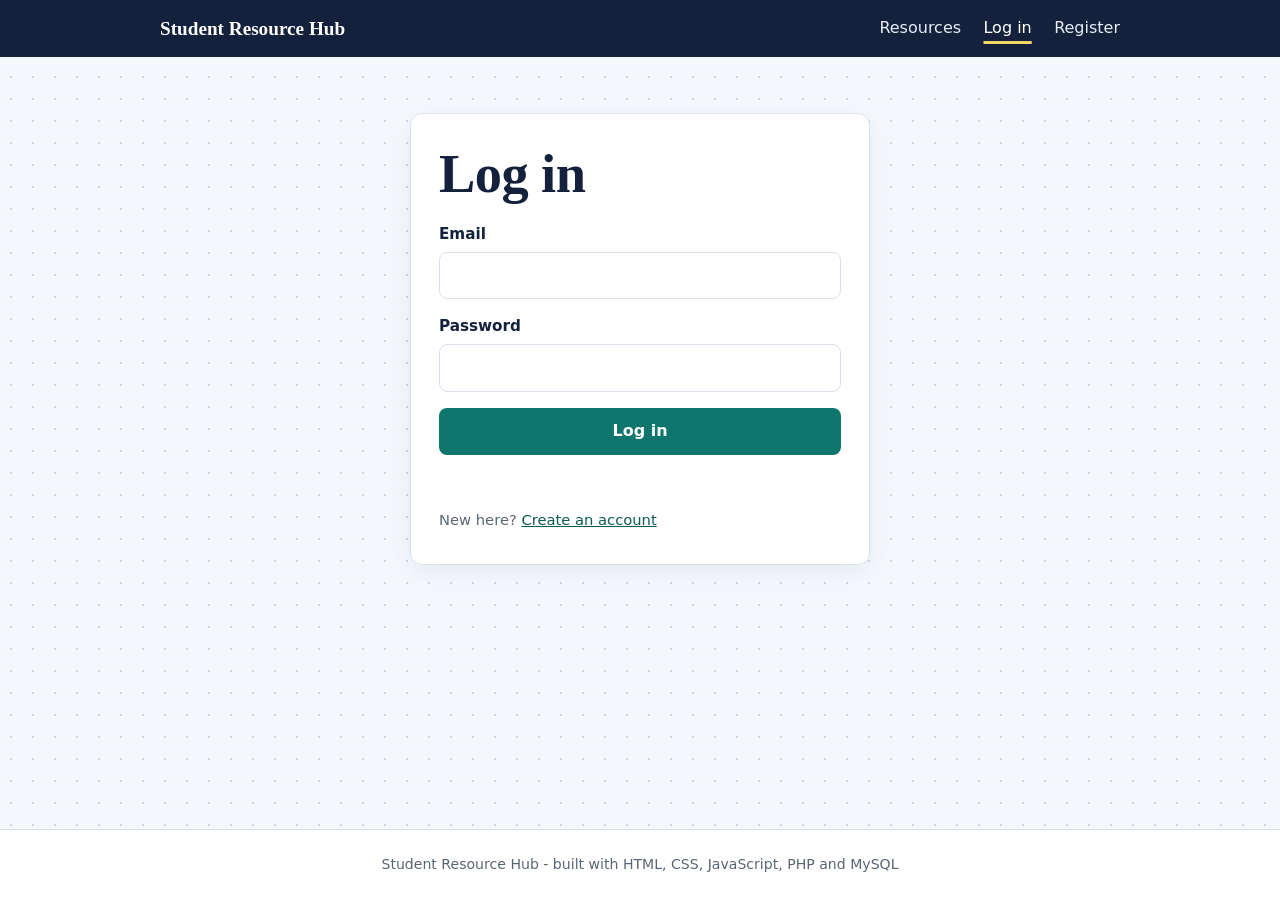
==== dashboard.html @ 821fb063 "Initial Student Resource Hub" ====
<!DOCTYPE html>
<html lang="en">
<head>
  <meta charset="UTF-8">
  <meta name="viewport" content="width=device-width, initial-scale=1">
  <title>Dashboard | Student Resource Hub</title>
  <link rel="stylesheet" href="css/style.css">
</head>
<body data-page="dashboard">
  <header class="site-header"><nav id="nav" class="nav"></nav></header>
  <main class="wrap">
    <h1 id="welcome">Dashboard</h1>

    <section id="adminBox" hidden>
      <h2>Pending approval</h2>
      <p id="msg" class="msg" role="status"></p>
      <div id="pendingList" class="grid"></div>
    </section>

    <h2>My uploads</h2>
    <div id="list" class="grid"></div>
  </main>
  <script src="js/script.js"></script>
</body>
</html>
---- css/style.css ----
:root {
  --ink: #14213d;
  --muted: #5b6475;
  --paper: #f4f7fb;
  --card: #ffffff;
  --line: #d9e0ec;
  --accent: #0f766e;
  --accent-dark: #0b5a54;
  --mark: #f6d365;
  --bad: #b42318;
  --good: #067647;
}
* { box-sizing: border-box; }
body {
  margin: 0;
  min-height: 100vh;
  display: flex;
  flex-direction: column;
  font-family: system-ui, -apple-system, "Segoe UI", sans-serif;
  color: var(--ink);
  background-color: var(--paper);
  background-image: radial-gradient(#cdd6e6 1px, transparent 1px);
  background-size: 22px 22px;
  line-height: 1.55;
}
h1, h2, h3 { font-family: Georgia, "Times New Roman", serif; line-height: 1.2; margin: 0 0 .5rem; }
h1 { font-size: clamp(2.1rem, 5vw, 3.4rem); letter-spacing: -0.01em; }
h2 { font-size: 1.5rem; margin-top: 2.5rem; }
a { color: var(--accent-dark); }
:focus-visible { outline: 3px solid var(--mark); outline-offset: 2px; }

/* ---------- Menu ---------- */
.site-header { background: var(--ink); position: sticky; top: 0; z-index: 10; }
.nav { max-width: 1000px; margin: 0 auto; padding: .85rem 1.25rem; display: flex; align-items: center; gap: 1.4rem; flex-wrap: wrap; }
.nav a, .nav button { color: #e8edf7; text-decoration: none; background: none; border: 0; font: inherit; cursor: pointer; padding: 0; }
.nav a:hover, .nav button:hover { color: #fff; }
.nav a[aria-current="page"] { color: #fff; text-decoration: underline; text-decoration-color: var(--mark); text-decoration-thickness: 3px; text-underline-offset: 8px; }
.nav .brand { font-family: Georgia, serif; font-weight: 700; font-size: 1.2rem; color: #fff; margin-right: auto; }

/* ---------- Layout ---------- */
.wrap { width: 100%; max-width: 1000px; margin: 0 auto; flex: 1; padding: 2rem 1.25rem 4rem; }
.hero { padding: 3.5rem 0 1.5rem; max-width: 720px; }
.lead { font-size: 1.15rem; color: var(--muted); max-width: 58ch; }
.stats { display: flex; gap: 2rem; flex-wrap: wrap; margin: 1.5rem 0 0; color: var(--muted); }
.stats strong { display: block; font-family: Georgia, serif; font-size: 2rem; color: var(--ink); line-height: 1.1; }

/* ---------- Forms ---------- */
.search-row { display: flex; gap: .6rem; flex-wrap: wrap; margin: 1.5rem 0 .5rem; }
.search-row input, .search-row select { flex: 1 1 220px; width: auto; }
input, select, textarea {
  font: inherit; padding: .7rem .85rem; border: 1px solid var(--line);
  border-radius: 8px; background: #fff; color: var(--ink); width: 100%;
  transition: border-color .15s, box-shadow .15s;
}
input:focus, select:focus, textarea:focus { outline: none; border-color: var(--accent); box-shadow: 0 0 0 3px rgba(15,118,110,.18); }

.btn {
  font: inherit; font-weight: 600; background: var(--accent); color: #fff; border: 0;
  padding: .7rem 1.3rem; border-radius: 8px; cursor: pointer; text-decoration: none; display: inline-block;
  transition: background .15s;
}
.btn:hover { background: var(--accent-dark); }
.btn.secondary { background: #fff; color: var(--ink); border: 1px solid var(--line); }
.btn.secondary:hover { background: var(--paper); }
.btn.danger { background: var(--bad); }

.card { background: var(--card); border: 1px solid var(--line); border-radius: 12px; padding: 1.75rem; box-shadow: 0 8px 24px rgba(20,33,61,.06); }
.narrow { max-width: 460px; margin: 1.5rem auto; }
.form { display: grid; gap: 1rem; margin: 1rem 0; }
.form label { display: grid; gap: .3rem; font-weight: 600; font-size: .95rem; }
.form input[type="file"] { padding: .55rem; }

.msg { margin: 0; min-height: 1.4em; font-weight: 600; }
.msg.ok { color: var(--good); }
.msg.err { color: var(--bad); }
.hint { color: var(--muted); font-size: .92rem; margin: .25rem 0; }

/* ---------- Resource cards ---------- */
.grid { display: grid; grid-template-columns: repeat(auto-fill, minmax(290px, 1fr)); gap: 1.1rem; margin-top: 1rem; }
.res {
  --h: 200;
  background: var(--card);
  border: 1px solid var(--line);
  border-top: 5px solid hsl(var(--h) 60% 42%);
  border-radius: 10px;
  padding: 1.1rem 1.15rem;
  display: flex; flex-direction: column; gap: .5rem;
  transition: box-shadow .2s, border-color .2s;
}
.res:hover { box-shadow: 0 10px 26px rgba(20,33,61,.12); border-color: hsl(var(--h) 40% 70%); border-top-color: hsl(var(--h) 60% 42%); }
.res h3 { font-size: 1.2rem; margin: 0; }
.res p { margin: 0; color: var(--muted); font-size: .95rem; }
.res .meta { font-size: .85rem; }
.res .actions { margin-top: auto; display: flex; gap: .5rem; flex-wrap: wrap; padding-top: .6rem; }
.tag {
  align-self: flex-start; font-size: .82rem; font-weight: 700; padding: .12rem .65rem; border-radius: 999px;
  background: hsl(var(--h) 80% 91%); color: hsl(var(--h) 60% 24%);
}
.status { align-self: flex-start; font-size: .82rem; font-weight: 600; padding: .1rem .65rem; border-radius: 999px; border: 1px solid var(--line); }
.status.pending { color: #8a5a00; border-color: #e0b14a; background: #fff8e6; }
.status.approved { color: var(--good); border-color: #7fcba0; background: #ecfaf1; }
.status.rejected { color: var(--bad); border-color: #e8a6a0; background: #fdf0ef; }
.empty {
  grid-column: 1 / -1; text-align: center; color: var(--muted);
  background: #fff; border: 1.5px dashed var(--line); border-radius: 10px; padding: 2rem 1rem; margin: 0;
}

/* ---------- Home: how it works ---------- */
.steps { display: grid; grid-template-columns: repeat(auto-fit, minmax(210px, 1fr)); gap: 1.5rem; margin-top: 3rem; border-top: 1px solid var(--line); padding-top: 1.5rem; }
.steps h3 { font-size: 1.1rem; }
.steps p { margin: 0; color: var(--muted); }

/* ---------- Footer ---------- */
.site-footer { text-align: center; padding: 1.5rem 1rem; font-size: .88rem; color: var(--muted); border-top: 1px solid var(--line); background: #fff; }

@media (max-width: 600px) {
  .hero { padding-top: 2rem; }
  .nav { gap: 1rem; }
}
@media (prefers-reduced-motion: reduce) { * { transition: none !important; animation: none !important; } }
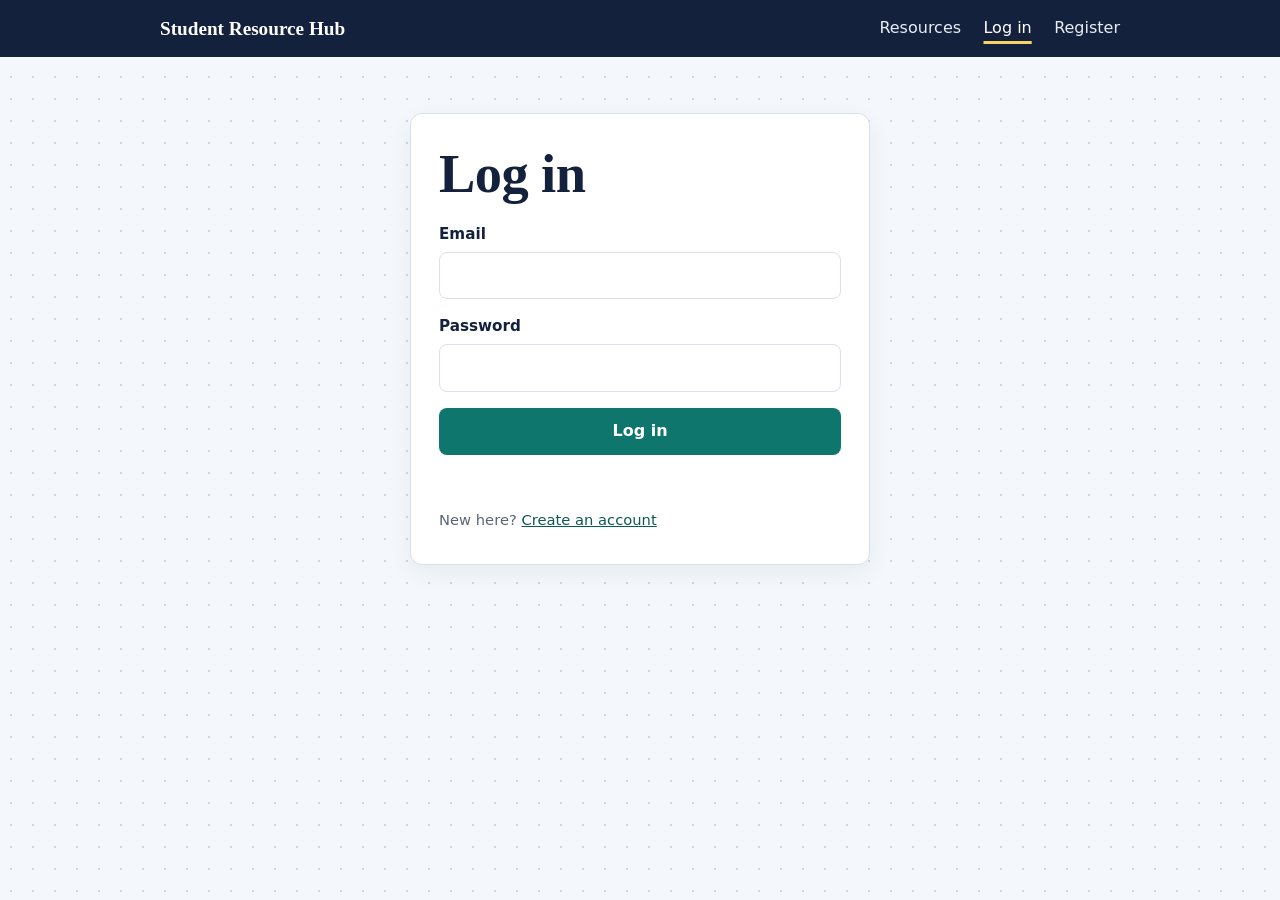
==== commit 72c157cc: "Update dashboard.html" ====
--- a/dashboard.html
+++ b/dashboard.html
@@ -22,4 +22,4 @@
   </main>
   <script src="js/script.js"></script>
 </body>
-</html>+</html>
